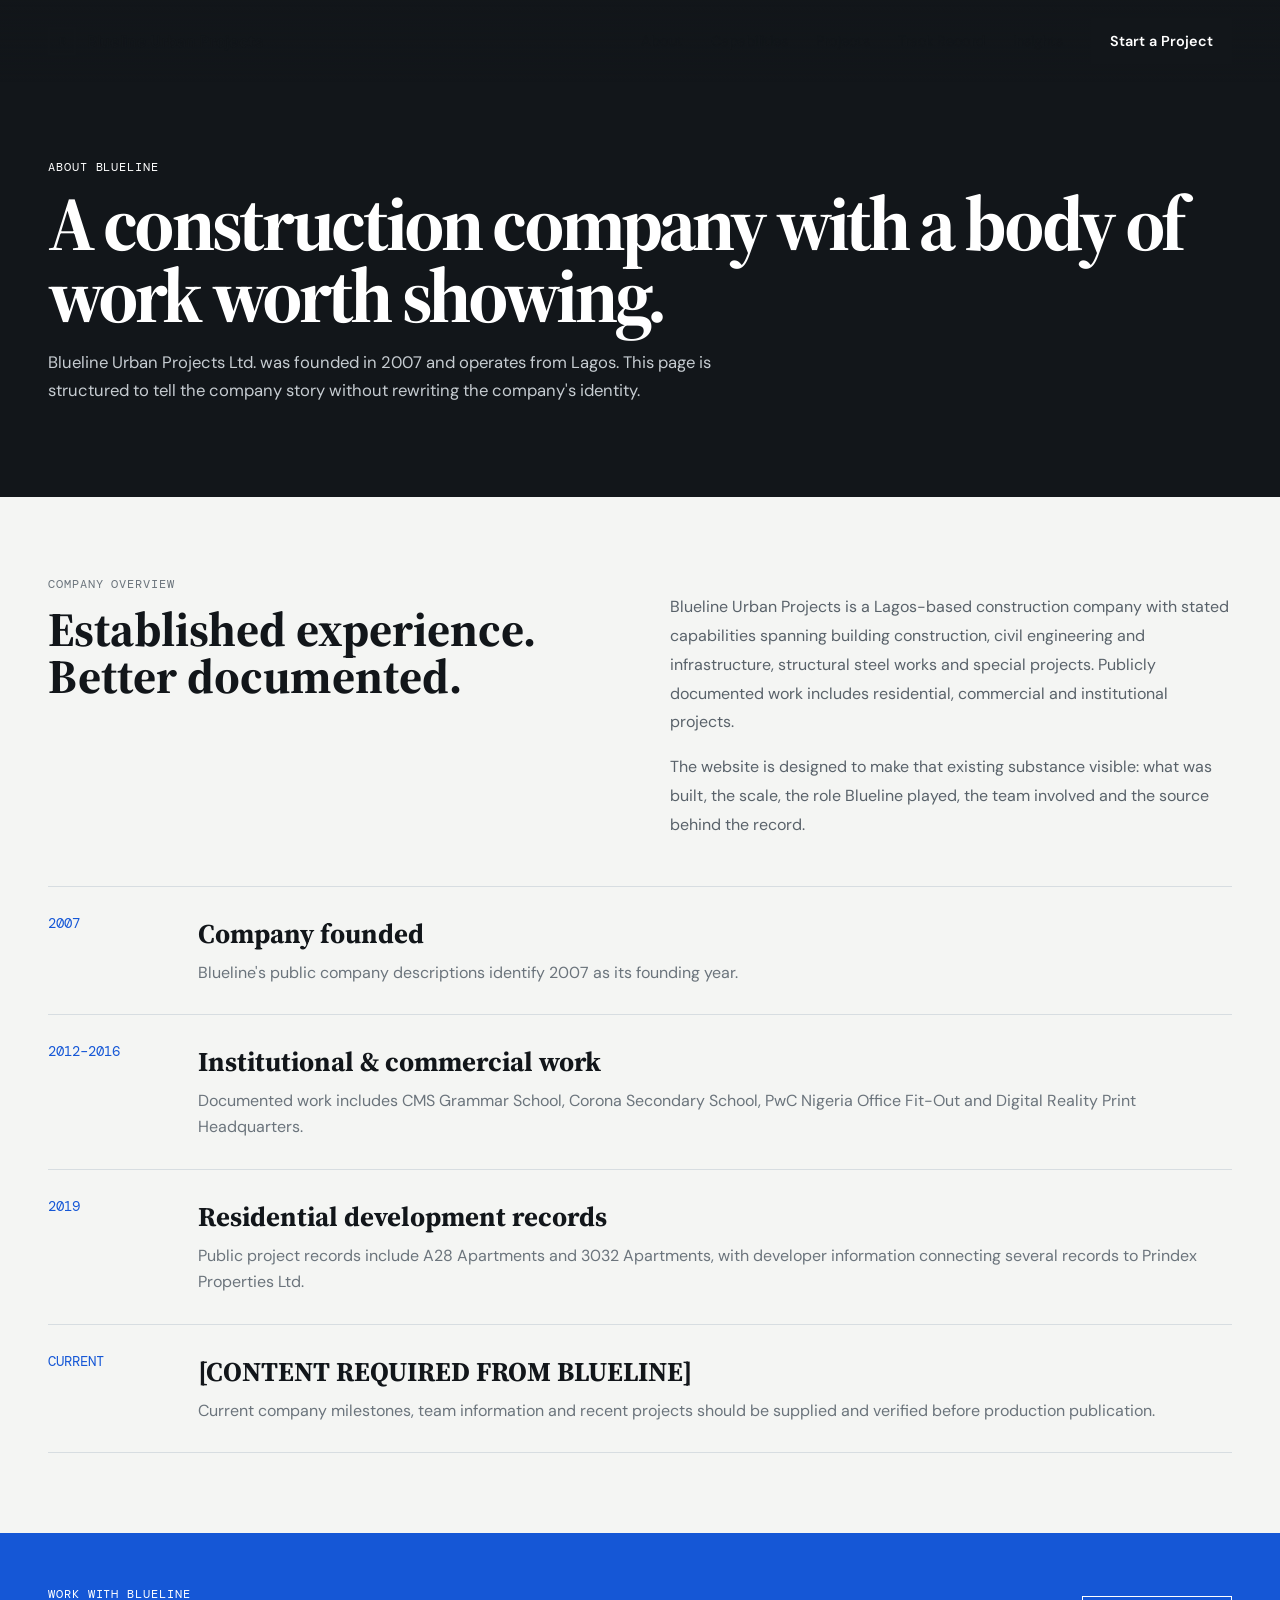
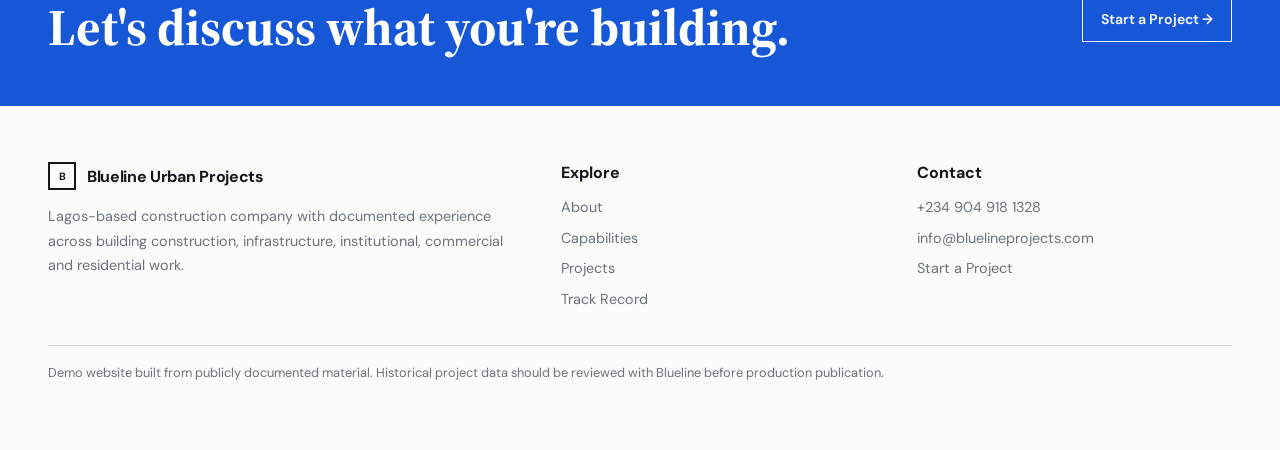
==== about.html @ 49c89218 "Add files via upload" ====
<!doctype html><html><head><meta charset="utf-8"><meta name="viewport" content="width=device-width,initial-scale=1"><title>About — Blueline Urban Projects</title><link rel="stylesheet" href="styles.css"></head><body><main><section class="page-hero"><div class="container"><div class="mono">About Blueline</div><h1>A construction company with a body of work worth showing.</h1><p>Blueline Urban Projects Ltd. was founded in 2007 and operates from Lagos. This page is structured to tell the company story without rewriting the company's identity.</p></div></section><section class="page-body"><div class="container"><div class="two-col"><div><div class="mono eyebrow">Company overview</div><h2>Established experience. Better documented.</h2></div><div><p class="body-copy">Blueline Urban Projects is a Lagos-based construction company with stated capabilities spanning building construction, civil engineering and infrastructure, structural steel works and special projects. Publicly documented work includes residential, commercial and institutional projects.</p><p class="body-copy">The website is designed to make that existing substance visible: what was built, the scale, the role Blueline played, the team involved and the source behind the record.</p></div></div><div class="timeline"><div class="timeline-item"><div class="year">2007</div><div><h3>Company founded</h3><p>Blueline's public company descriptions identify 2007 as its founding year.</p></div></div><div class="timeline-item"><div class="year">2012–2016</div><div><h3>Institutional & commercial work</h3><p>Documented work includes CMS Grammar School, Corona Secondary School, PwC Nigeria Office Fit-Out and Digital Reality Print Headquarters.</p></div></div><div class="timeline-item"><div class="year">2019</div><div><h3>Residential development records</h3><p>Public project records include A28 Apartments and 3032 Apartments, with developer information connecting several records to Prindex Properties Ltd.</p></div></div><div class="timeline-item"><div class="year">CURRENT</div><div><h3>[CONTENT REQUIRED FROM BLUELINE]</h3><p>Current company milestones, team information and recent projects should be supplied and verified before production publication.</p></div></div></div></div></section><section class="band"><div class="container band-inner"><div><div class="mono">Work with Blueline</div><h2>Let's discuss what you're building.</h2></div><a class="cta" href="start-a-project.html">Start a Project →</a></div></section></main><script src="header-footer.js"></script></body></html>
---- styles.css ----
@import url('https://fonts.googleapis.com/css2?family=DM+Mono:wght@400;500&family=DM+Sans:wght@400;500;600;700&family=Source+Serif+4:opsz,wght@8..60,500;8..60,600&display=swap');
:root{--ink:#12161a;--muted:#6b747c;--line:#d7dde1;--paper:#f4f5f3;--white:#fbfbf9;--blue:#1557d6;--blue-dark:#0e3b90;--amber:#bd7b00;--max:1240px;}
*{box-sizing:border-box}html{scroll-behavior:smooth}body{margin:0;background:var(--paper);color:var(--ink);font-family:'DM Sans',Arial,sans-serif}a{text-decoration:none;color:inherit}.container{max-width:var(--max);margin:auto;padding:0 28px}.mono{font-family:'DM Mono',monospace;text-transform:uppercase;letter-spacing:.08em;font-size:.72rem}.serif{font-family:'Source Serif 4',serif}.eyebrow{color:var(--muted);margin-bottom:14px}.rule{border-top:1px solid var(--line)}
header{position:fixed;top:0;left:0;right:0;z-index:30;transition:.25s;background:linear-gradient(to bottom,rgba(18,22,26,.55),transparent)}header.scrolled{background:rgba(251,251,249,.95);backdrop-filter:blur(10px);border-bottom:1px solid var(--line)}.nav{height:82px;display:flex;align-items:center;justify-content:space-between}.brand{font-weight:700;letter-spacing:-.02em;display:flex;align-items:center;gap:11px}.mark{width:28px;height:28px;border:2px solid currentColor;display:grid;place-items:center;font-size:.66rem}.links{display:flex;gap:28px;align-items:center}.links a{font-size:.9rem}.cta{display:inline-flex;align-items:center;justify-content:center;padding:13px 18px;border:1px solid var(--ink);font-weight:600;font-size:.88rem}.cta.dark{background:var(--ink);color:white}.cta.blue{background:var(--blue);border-color:var(--blue);color:white}.menu-btn{display:none;border:0;background:none;font:inherit}
.hero{padding-top:82px;min-height:690px;display:grid;grid-template-columns:1.1fr .9fr;align-items:stretch}.hero-copy{padding:110px 40px 80px 0;display:flex;flex-direction:column;justify-content:center}.hero h1{font-family:'Source Serif 4',serif;font-size:clamp(3.4rem,6vw,6.3rem);line-height:.93;letter-spacing:-.05em;font-weight:600;margin:0 0 26px;max-width:720px}.hero p{font-size:1.08rem;line-height:1.7;max-width:620px;color:#4c555d}.actions{display:flex;gap:12px;flex-wrap:wrap;margin-top:28px}.hero-media{min-height:610px;position:relative;overflow:hidden;background:#d8dcdf}.hero-media img{width:100%;height:100%;object-fit:cover;display:block;filter:saturate(.86)}.hero-caption{position:absolute;left:20px;right:20px;bottom:20px;background:rgba(18,22,26,.86);color:white;padding:14px 16px}.hero-caption .small{color:#cbd1d5;margin-top:5px}
section{padding:94px 0}.section-head{display:flex;justify-content:space-between;gap:30px;align-items:end;margin-bottom:38px}.section-head h2{font-family:'Source Serif 4',serif;font-size:clamp(2.2rem,4vw,4rem);letter-spacing:-.04em;margin:0}.section-head p{max-width:500px;color:var(--muted);line-height:1.65;margin:0}.projects-grid{display:grid;grid-template-columns:repeat(12,1fr);gap:18px}.project-card{grid-column:span 4;background:var(--white);border-top:1px solid var(--line)}.project-card.featured{grid-column:span 6}.project-card a{display:block;height:100%}.project-image{aspect-ratio:4/3;overflow:hidden;background:#d8dcdf}.project-image img{width:100%;height:100%;object-fit:cover;transition:transform .45s ease;display:block}.project-card:hover img{transform:scale(1.035)}.project-copy{padding:16px 16px 20px}.project-meta{display:flex;justify-content:space-between;gap:12px;color:var(--muted);font-size:.78rem}.project-name{font-family:'Source Serif 4',serif;font-size:1.65rem;line-height:1.05;margin:12px 0}.project-desc{color:#59626a;line-height:1.55;font-size:.93rem}.arrow{display:flex;justify-content:space-between;align-items:center;margin-top:18px;font-weight:600;font-size:.85rem}.arrow span:last-child{font-size:1.2rem}
.cap-grid{display:grid;grid-template-columns:repeat(2,1fr);gap:0;border-top:1px solid var(--line)}.cap{padding:30px 24px;border-bottom:1px solid var(--line);border-right:1px solid var(--line);min-height:180px}.cap:nth-child(2n){border-right:0}.cap h3{font-family:'Source Serif 4',serif;font-size:2rem;margin:0 0 12px}.cap p{color:var(--muted);line-height:1.6;max-width:520px}.cap .mono{color:var(--blue);margin-bottom:18px}
.proof{display:grid;grid-template-columns:1fr 1fr;gap:40px;align-items:start}.proof-copy h2{font-family:'Source Serif 4',serif;font-size:clamp(2.5rem,5vw,4.7rem);line-height:.98;letter-spacing:-.045em;margin:0 0 20px}.proof-copy p{color:var(--muted);line-height:1.7;max-width:580px}.stats{display:grid;grid-template-columns:repeat(2,1fr);border-top:1px solid var(--line)}.stat{padding:24px 18px;border-bottom:1px solid var(--line);border-right:1px solid var(--line)}.stat:nth-child(2n){border-right:0}.stat .num{font-family:'DM Mono',monospace;font-size:2.6rem;letter-spacing:-.07em}.stat .label{color:var(--muted);margin-top:4px}.note{font-size:.8rem;color:var(--muted);margin-top:18px}
.case{background:var(--ink);color:white}.case-grid{display:grid;grid-template-columns:1.1fr .9fr;gap:0;min-height:580px}.case-media{min-height:520px;background:#2a3035}.case-media img{width:100%;height:100%;object-fit:cover}.case-copy{padding:64px 0 64px 48px;display:flex;flex-direction:column;justify-content:center}.case-copy h2{font-family:'Source Serif 4',serif;font-size:clamp(2.6rem,5vw,5rem);line-height:.95;letter-spacing:-.05em;margin:10px 0 20px}.case-copy p{color:#c2c8cd;line-height:1.7;max-width:520px}.case-facts{display:grid;grid-template-columns:1fr 1fr;margin:28px 0;border-top:1px solid #394047}.case-fact{padding:14px 0;border-bottom:1px solid #394047}.case-fact .label{color:#8e989f;font-size:.74rem}.case-fact .val{font-size:1rem;margin-top:4px}
.process{display:grid;grid-template-columns:repeat(5,1fr);border-top:1px solid var(--line)}.step{padding:20px 18px;border-bottom:1px solid var(--line);border-right:1px solid var(--line);min-height:180px}.step:last-child{border-right:0}.step h3{font-family:'Source Serif 4',serif;font-size:1.6rem;margin:10px 0}.step p{font-size:.9rem;color:var(--muted);line-height:1.55}
.band{padding:54px 0;background:var(--blue);color:white}.band-inner{display:flex;align-items:center;justify-content:space-between;gap:30px}.band h2{font-family:'Source Serif 4',serif;font-size:clamp(2.2rem,4vw,3.8rem);margin:0;line-height:.98}.band .cta{border-color:white;color:white}.band p{max-width:520px;color:#dbe5ff}
footer{background:var(--white);padding:56px 0}.foot{display:grid;grid-template-columns:1.2fr .8fr .8fr;gap:40px}.foot h4{margin:0 0 12px}.foot p,.foot a{color:var(--muted);line-height:1.7;font-size:.9rem}.foot-links{display:grid;gap:6px}
.page-hero{padding:160px 0 76px;background:var(--ink);color:white}.page-hero h1{font-family:'Source Serif 4',serif;font-size:clamp(3.2rem,6vw,6rem);line-height:.94;letter-spacing:-.05em;margin:12px 0 0}.page-hero p{color:#c6ccd1;max-width:680px;line-height:1.7;font-size:1.04rem}.page-body{padding:80px 0}.two-col{display:grid;grid-template-columns:1fr 1fr;gap:60px}.two-col h2{font-family:'Source Serif 4',serif;font-size:3rem;line-height:.98;margin:0 0 20px}.body-copy{color:#59626a;line-height:1.8}.timeline{border-top:1px solid var(--line);margin-top:30px}.timeline-item{display:grid;grid-template-columns:120px 1fr;gap:30px;padding:28px 0;border-bottom:1px solid var(--line)}.timeline-item .year{font-family:'DM Mono',monospace;font-size:.85rem;color:var(--blue)}.timeline-item h3{margin:0 0 8px;font-family:'Source Serif 4',serif;font-size:1.7rem}.timeline-item p{margin:0;color:var(--muted);line-height:1.65}
.filters{display:flex;flex-wrap:wrap;gap:10px;margin-bottom:30px}.filter{padding:9px 13px;border:1px solid var(--line);background:transparent;cursor:pointer;font:inherit;font-size:.84rem}.filter.active{background:var(--ink);color:white;border-color:var(--ink)}.search{margin-left:auto;min-width:230px;padding:10px 12px;border:1px solid var(--line);background:var(--white);font:inherit}.project-grid-list{display:grid;grid-template-columns:repeat(3,1fr);gap:18px}
.case-hero{padding:128px 0 50px}.case-hero-grid{display:grid;grid-template-columns:1fr 1fr;gap:36px;align-items:end}.case-hero h1{font-family:'Source Serif 4',serif;font-size:clamp(3.4rem,6vw,6rem);line-height:.92;letter-spacing:-.05em;margin:12px 0}.case-image{aspect-ratio:16/10;background:#d8dcdf;overflow:hidden}.case-image img{width:100%;height:100%;object-fit:cover}.facts-grid{display:grid;grid-template-columns:repeat(4,1fr);border-top:1px solid var(--line);margin-top:50px}.fact{padding:22px 18px;border-bottom:1px solid var(--line);border-right:1px solid var(--line)}.fact:last-child{border-right:0}.fact .value{font-family:'DM Mono',monospace;font-size:1.12rem}.fact .label{color:var(--muted);font-size:.78rem;margin-top:7px}.case-sections{display:grid;grid-template-columns:1.1fr .9fr;gap:60px;padding-top:80px}.team{border-top:1px solid var(--line)}.team-row{display:grid;grid-template-columns:170px 1fr;padding:15px 0;border-bottom:1px solid var(--line);font-size:.9rem}.team-row div:first-child{color:var(--muted)}.gallery{display:grid;grid-template-columns:repeat(2,1fr);gap:18px;margin-top:50px}.gallery div{aspect-ratio:4/3;background:#d8dcdf;overflow:hidden}.gallery img{width:100%;height:100%;object-fit:cover}
.form-grid{display:grid;grid-template-columns:1fr 1fr;gap:18px}.field{display:grid;gap:7px}.field.full{grid-column:1/-1}.field label{font-size:.82rem;color:var(--muted)}.field input,.field select,.field textarea{width:100%;border:1px solid var(--line);background:var(--white);padding:14px;font:inherit}.field textarea{min-height:170px;resize:vertical}.submit-row{display:flex;justify-content:space-between;align-items:center;gap:20px;margin-top:22px}.success{padding:20px;border:1px solid #b8c9d8;background:#eff5fa;color:#21435e;display:none}
@media(max-width:900px){.links{display:none}.menu-btn{display:block}.hero,.case-grid,.proof,.two-col,.case-hero-grid,.case-sections{grid-template-columns:1fr}.hero-copy{padding:90px 0 40px}.hero-media{min-height:420px}.projects-grid{grid-template-columns:repeat(2,1fr)}.project-card,.project-card.featured{grid-column:span 1}.cap-grid,.process,.stats,.facts-grid{grid-template-columns:1fr 1fr}.foot{grid-template-columns:1fr 1fr}.band-inner{display:block}.band .cta{margin-top:22px}.project-grid-list{grid-template-columns:repeat(2,1fr)}}
@media(max-width:600px){.container{padding:0 18px}.nav{height:70px}.hero{padding-top:70px;min-height:auto}.hero h1{font-size:3.3rem}.section-head{display:block}.section-head p{margin-top:16px}.projects-grid,.project-grid-list,.cap-grid,.process,.stats,.facts-grid,.form-grid,.foot{grid-template-columns:1fr}.project-card,.project-card.featured{grid-column:auto}.cap,.step,.stat,.fact{border-right:0}.case-copy{padding:44px 18px}.case-media{min-height:340px}.page-hero{padding:120px 0 58px}.page-hero h1{font-size:3.25rem}.timeline-item{grid-template-columns:1fr;gap:10px}.search{width:100%;margin-left:0}.case-hero h1{font-size:3.4rem}.submit-row{align-items:flex-start;flex-direction:column}.band{padding:44px 0}}
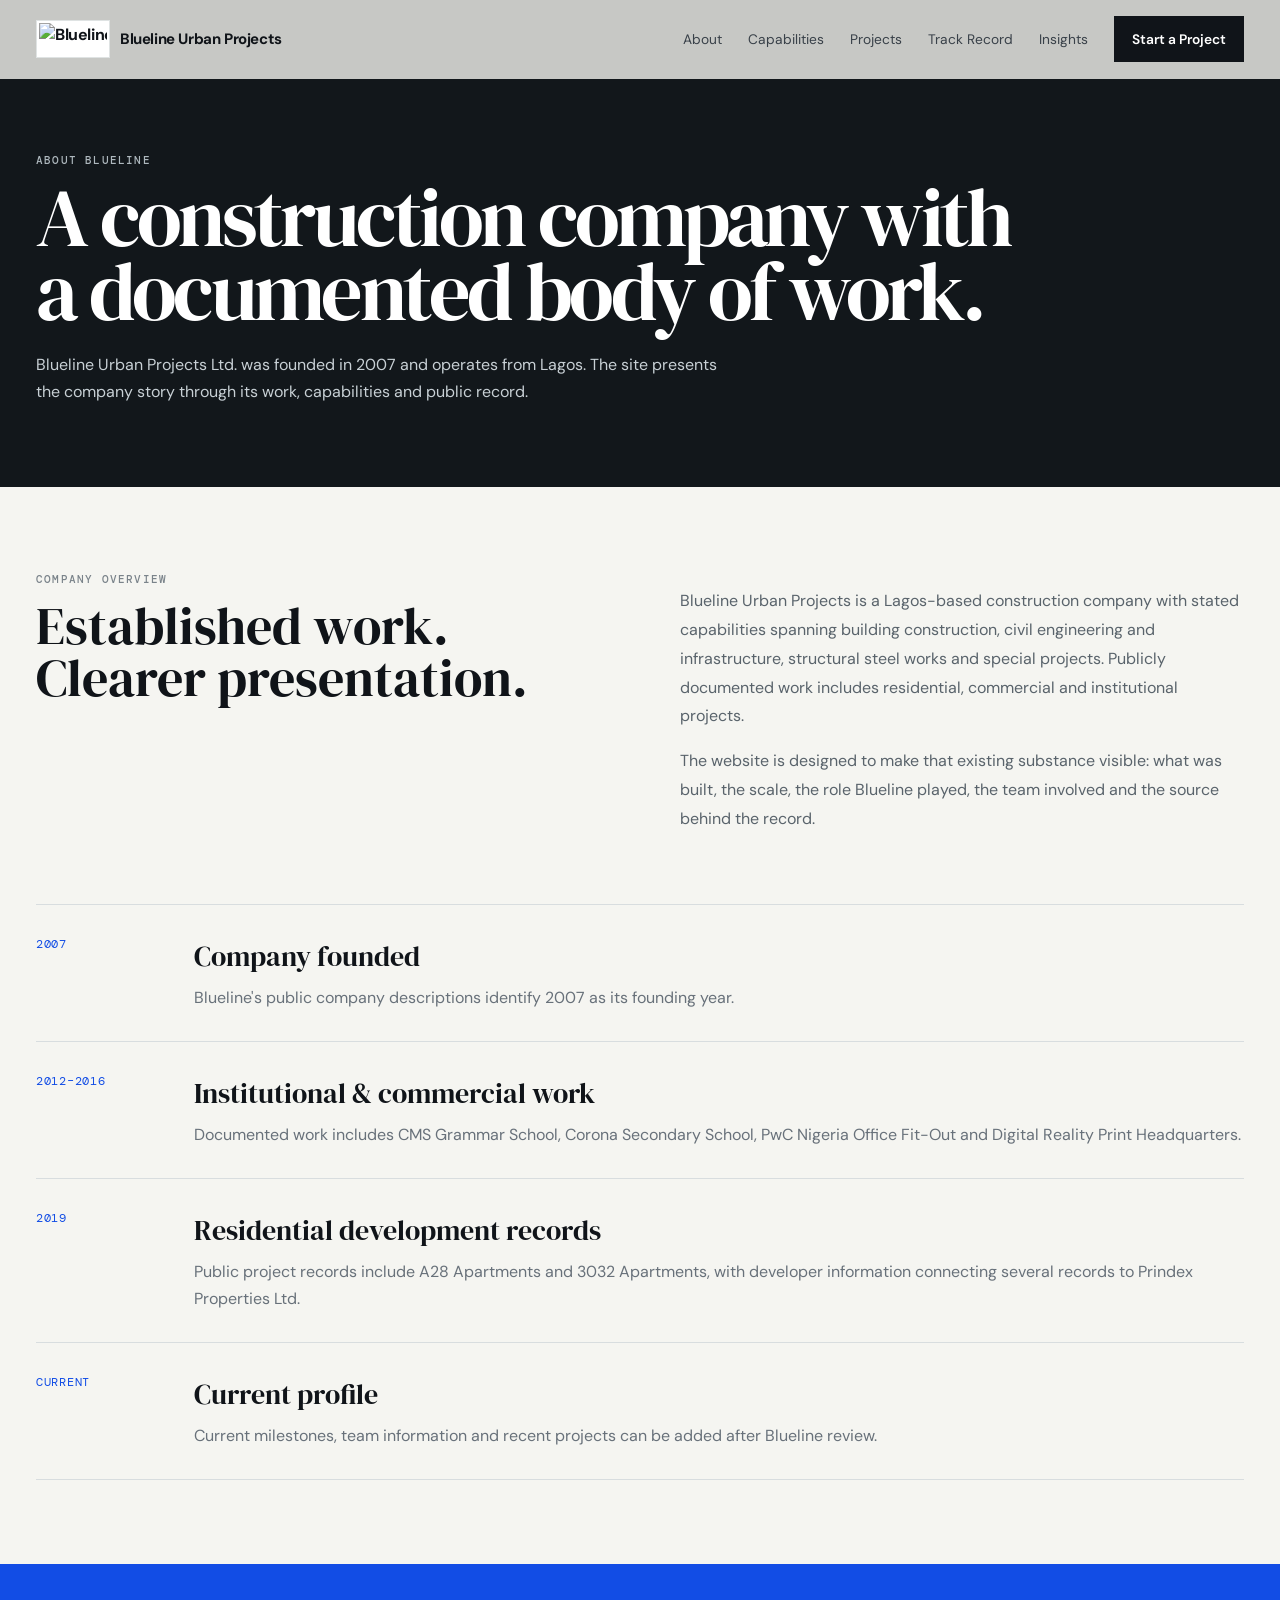
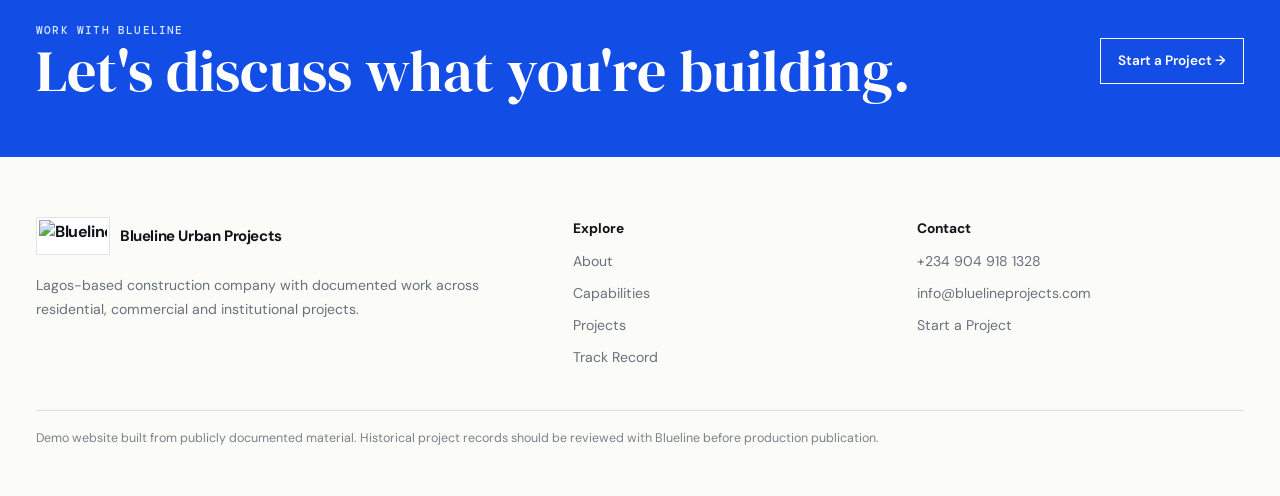
==== commit 0443d544: "Add files via upload" ====
--- a/about.html
+++ b/about.html
@@ -1 +1 @@
-<!doctype html><html><head><meta charset="utf-8"><meta name="viewport" content="width=device-width,initial-scale=1"><title>About — Blueline Urban Projects</title><link rel="stylesheet" href="styles.css"></head><body><main><section class="page-hero"><div class="container"><div class="mono">About Blueline</div><h1>A construction company with a body of work worth showing.</h1><p>Blueline Urban Projects Ltd. was founded in 2007 and operates from Lagos. This page is structured to tell the company story without rewriting the company's identity.</p></div></section><section class="page-body"><div class="container"><div class="two-col"><div><div class="mono eyebrow">Company overview</div><h2>Established experience. Better documented.</h2></div><div><p class="body-copy">Blueline Urban Projects is a Lagos-based construction company with stated capabilities spanning building construction, civil engineering and infrastructure, structural steel works and special projects. Publicly documented work includes residential, commercial and institutional projects.</p><p class="body-copy">The website is designed to make that existing substance visible: what was built, the scale, the role Blueline played, the team involved and the source behind the record.</p></div></div><div class="timeline"><div class="timeline-item"><div class="year">2007</div><div><h3>Company founded</h3><p>Blueline's public company descriptions identify 2007 as its founding year.</p></div></div><div class="timeline-item"><div class="year">2012–2016</div><div><h3>Institutional & commercial work</h3><p>Documented work includes CMS Grammar School, Corona Secondary School, PwC Nigeria Office Fit-Out and Digital Reality Print Headquarters.</p></div></div><div class="timeline-item"><div class="year">2019</div><div><h3>Residential development records</h3><p>Public project records include A28 Apartments and 3032 Apartments, with developer information connecting several records to Prindex Properties Ltd.</p></div></div><div class="timeline-item"><div class="year">CURRENT</div><div><h3>[CONTENT REQUIRED FROM BLUELINE]</h3><p>Current company milestones, team information and recent projects should be supplied and verified before production publication.</p></div></div></div></div></section><section class="band"><div class="container band-inner"><div><div class="mono">Work with Blueline</div><h2>Let's discuss what you're building.</h2></div><a class="cta" href="start-a-project.html">Start a Project →</a></div></section></main><script src="header-footer.js"></script></body></html>
+<!doctype html><html><head><meta charset="utf-8"><meta name="viewport" content="width=device-width,initial-scale=1"><title>About — Blueline Urban Projects</title><link rel="stylesheet" href="styles.css"></head><body><main><section class="page-hero"><div class="container"><div class="mono">About Blueline</div><h1>A construction company with a documented body of work.</h1><p>Blueline Urban Projects Ltd. was founded in 2007 and operates from Lagos. The site presents the company story through its work, capabilities and public record.</p></div></section><section class="page-body"><div class="container"><div class="two-col"><div><div class="mono eyebrow">Company overview</div><h2>Established work. Clearer presentation.</h2></div><div><p class="body-copy">Blueline Urban Projects is a Lagos-based construction company with stated capabilities spanning building construction, civil engineering and infrastructure, structural steel works and special projects. Publicly documented work includes residential, commercial and institutional projects.</p><p class="body-copy">The website is designed to make that existing substance visible: what was built, the scale, the role Blueline played, the team involved and the source behind the record.</p></div></div><div class="timeline"><div class="timeline-item"><div class="year">2007</div><div><h3>Company founded</h3><p>Blueline's public company descriptions identify 2007 as its founding year.</p></div></div><div class="timeline-item"><div class="year">2012–2016</div><div><h3>Institutional & commercial work</h3><p>Documented work includes CMS Grammar School, Corona Secondary School, PwC Nigeria Office Fit-Out and Digital Reality Print Headquarters.</p></div></div><div class="timeline-item"><div class="year">2019</div><div><h3>Residential development records</h3><p>Public project records include A28 Apartments and 3032 Apartments, with developer information connecting several records to Prindex Properties Ltd.</p></div></div><div class="timeline-item"><div class="year">CURRENT</div><div><h3>Current profile</h3><p>Current milestones, team information and recent projects can be added after Blueline review.</p></div></div></div></div></section><section class="band"><div class="container band-inner"><div><div class="mono">Work with Blueline</div><h2>Let's discuss what you're building.</h2></div><a class="cta" href="start-a-project.html">Start a Project →</a></div></section></main><script src="header-footer.js"></script></body></html>
--- a/styles.css
+++ b/styles.css
@@ -1,18 +1,20 @@
-@import url('https://fonts.googleapis.com/css2?family=DM+Mono:wght@400;500&family=DM+Sans:wght@400;500;600;700&family=Source+Serif+4:opsz,wght@8..60,500;8..60,600&display=swap');
-:root{--ink:#12161a;--muted:#6b747c;--line:#d7dde1;--paper:#f4f5f3;--white:#fbfbf9;--blue:#1557d6;--blue-dark:#0e3b90;--amber:#bd7b00;--max:1240px;}
-*{box-sizing:border-box}html{scroll-behavior:smooth}body{margin:0;background:var(--paper);color:var(--ink);font-family:'DM Sans',Arial,sans-serif}a{text-decoration:none;color:inherit}.container{max-width:var(--max);margin:auto;padding:0 28px}.mono{font-family:'DM Mono',monospace;text-transform:uppercase;letter-spacing:.08em;font-size:.72rem}.serif{font-family:'Source Serif 4',serif}.eyebrow{color:var(--muted);margin-bottom:14px}.rule{border-top:1px solid var(--line)}
-header{position:fixed;top:0;left:0;right:0;z-index:30;transition:.25s;background:linear-gradient(to bottom,rgba(18,22,26,.55),transparent)}header.scrolled{background:rgba(251,251,249,.95);backdrop-filter:blur(10px);border-bottom:1px solid var(--line)}.nav{height:82px;display:flex;align-items:center;justify-content:space-between}.brand{font-weight:700;letter-spacing:-.02em;display:flex;align-items:center;gap:11px}.mark{width:28px;height:28px;border:2px solid currentColor;display:grid;place-items:center;font-size:.66rem}.links{display:flex;gap:28px;align-items:center}.links a{font-size:.9rem}.cta{display:inline-flex;align-items:center;justify-content:center;padding:13px 18px;border:1px solid var(--ink);font-weight:600;font-size:.88rem}.cta.dark{background:var(--ink);color:white}.cta.blue{background:var(--blue);border-color:var(--blue);color:white}.menu-btn{display:none;border:0;background:none;font:inherit}
-.hero{padding-top:82px;min-height:690px;display:grid;grid-template-columns:1.1fr .9fr;align-items:stretch}.hero-copy{padding:110px 40px 80px 0;display:flex;flex-direction:column;justify-content:center}.hero h1{font-family:'Source Serif 4',serif;font-size:clamp(3.4rem,6vw,6.3rem);line-height:.93;letter-spacing:-.05em;font-weight:600;margin:0 0 26px;max-width:720px}.hero p{font-size:1.08rem;line-height:1.7;max-width:620px;color:#4c555d}.actions{display:flex;gap:12px;flex-wrap:wrap;margin-top:28px}.hero-media{min-height:610px;position:relative;overflow:hidden;background:#d8dcdf}.hero-media img{width:100%;height:100%;object-fit:cover;display:block;filter:saturate(.86)}.hero-caption{position:absolute;left:20px;right:20px;bottom:20px;background:rgba(18,22,26,.86);color:white;padding:14px 16px}.hero-caption .small{color:#cbd1d5;margin-top:5px}
-section{padding:94px 0}.section-head{display:flex;justify-content:space-between;gap:30px;align-items:end;margin-bottom:38px}.section-head h2{font-family:'Source Serif 4',serif;font-size:clamp(2.2rem,4vw,4rem);letter-spacing:-.04em;margin:0}.section-head p{max-width:500px;color:var(--muted);line-height:1.65;margin:0}.projects-grid{display:grid;grid-template-columns:repeat(12,1fr);gap:18px}.project-card{grid-column:span 4;background:var(--white);border-top:1px solid var(--line)}.project-card.featured{grid-column:span 6}.project-card a{display:block;height:100%}.project-image{aspect-ratio:4/3;overflow:hidden;background:#d8dcdf}.project-image img{width:100%;height:100%;object-fit:cover;transition:transform .45s ease;display:block}.project-card:hover img{transform:scale(1.035)}.project-copy{padding:16px 16px 20px}.project-meta{display:flex;justify-content:space-between;gap:12px;color:var(--muted);font-size:.78rem}.project-name{font-family:'Source Serif 4',serif;font-size:1.65rem;line-height:1.05;margin:12px 0}.project-desc{color:#59626a;line-height:1.55;font-size:.93rem}.arrow{display:flex;justify-content:space-between;align-items:center;margin-top:18px;font-weight:600;font-size:.85rem}.arrow span:last-child{font-size:1.2rem}
-.cap-grid{display:grid;grid-template-columns:repeat(2,1fr);gap:0;border-top:1px solid var(--line)}.cap{padding:30px 24px;border-bottom:1px solid var(--line);border-right:1px solid var(--line);min-height:180px}.cap:nth-child(2n){border-right:0}.cap h3{font-family:'Source Serif 4',serif;font-size:2rem;margin:0 0 12px}.cap p{color:var(--muted);line-height:1.6;max-width:520px}.cap .mono{color:var(--blue);margin-bottom:18px}
-.proof{display:grid;grid-template-columns:1fr 1fr;gap:40px;align-items:start}.proof-copy h2{font-family:'Source Serif 4',serif;font-size:clamp(2.5rem,5vw,4.7rem);line-height:.98;letter-spacing:-.045em;margin:0 0 20px}.proof-copy p{color:var(--muted);line-height:1.7;max-width:580px}.stats{display:grid;grid-template-columns:repeat(2,1fr);border-top:1px solid var(--line)}.stat{padding:24px 18px;border-bottom:1px solid var(--line);border-right:1px solid var(--line)}.stat:nth-child(2n){border-right:0}.stat .num{font-family:'DM Mono',monospace;font-size:2.6rem;letter-spacing:-.07em}.stat .label{color:var(--muted);margin-top:4px}.note{font-size:.8rem;color:var(--muted);margin-top:18px}
-.case{background:var(--ink);color:white}.case-grid{display:grid;grid-template-columns:1.1fr .9fr;gap:0;min-height:580px}.case-media{min-height:520px;background:#2a3035}.case-media img{width:100%;height:100%;object-fit:cover}.case-copy{padding:64px 0 64px 48px;display:flex;flex-direction:column;justify-content:center}.case-copy h2{font-family:'Source Serif 4',serif;font-size:clamp(2.6rem,5vw,5rem);line-height:.95;letter-spacing:-.05em;margin:10px 0 20px}.case-copy p{color:#c2c8cd;line-height:1.7;max-width:520px}.case-facts{display:grid;grid-template-columns:1fr 1fr;margin:28px 0;border-top:1px solid #394047}.case-fact{padding:14px 0;border-bottom:1px solid #394047}.case-fact .label{color:#8e989f;font-size:.74rem}.case-fact .val{font-size:1rem;margin-top:4px}
-.process{display:grid;grid-template-columns:repeat(5,1fr);border-top:1px solid var(--line)}.step{padding:20px 18px;border-bottom:1px solid var(--line);border-right:1px solid var(--line);min-height:180px}.step:last-child{border-right:0}.step h3{font-family:'Source Serif 4',serif;font-size:1.6rem;margin:10px 0}.step p{font-size:.9rem;color:var(--muted);line-height:1.55}
-.band{padding:54px 0;background:var(--blue);color:white}.band-inner{display:flex;align-items:center;justify-content:space-between;gap:30px}.band h2{font-family:'Source Serif 4',serif;font-size:clamp(2.2rem,4vw,3.8rem);margin:0;line-height:.98}.band .cta{border-color:white;color:white}.band p{max-width:520px;color:#dbe5ff}
-footer{background:var(--white);padding:56px 0}.foot{display:grid;grid-template-columns:1.2fr .8fr .8fr;gap:40px}.foot h4{margin:0 0 12px}.foot p,.foot a{color:var(--muted);line-height:1.7;font-size:.9rem}.foot-links{display:grid;gap:6px}
-.page-hero{padding:160px 0 76px;background:var(--ink);color:white}.page-hero h1{font-family:'Source Serif 4',serif;font-size:clamp(3.2rem,6vw,6rem);line-height:.94;letter-spacing:-.05em;margin:12px 0 0}.page-hero p{color:#c6ccd1;max-width:680px;line-height:1.7;font-size:1.04rem}.page-body{padding:80px 0}.two-col{display:grid;grid-template-columns:1fr 1fr;gap:60px}.two-col h2{font-family:'Source Serif 4',serif;font-size:3rem;line-height:.98;margin:0 0 20px}.body-copy{color:#59626a;line-height:1.8}.timeline{border-top:1px solid var(--line);margin-top:30px}.timeline-item{display:grid;grid-template-columns:120px 1fr;gap:30px;padding:28px 0;border-bottom:1px solid var(--line)}.timeline-item .year{font-family:'DM Mono',monospace;font-size:.85rem;color:var(--blue)}.timeline-item h3{margin:0 0 8px;font-family:'Source Serif 4',serif;font-size:1.7rem}.timeline-item p{margin:0;color:var(--muted);line-height:1.65}
-.filters{display:flex;flex-wrap:wrap;gap:10px;margin-bottom:30px}.filter{padding:9px 13px;border:1px solid var(--line);background:transparent;cursor:pointer;font:inherit;font-size:.84rem}.filter.active{background:var(--ink);color:white;border-color:var(--ink)}.search{margin-left:auto;min-width:230px;padding:10px 12px;border:1px solid var(--line);background:var(--white);font:inherit}.project-grid-list{display:grid;grid-template-columns:repeat(3,1fr);gap:18px}
-.case-hero{padding:128px 0 50px}.case-hero-grid{display:grid;grid-template-columns:1fr 1fr;gap:36px;align-items:end}.case-hero h1{font-family:'Source Serif 4',serif;font-size:clamp(3.4rem,6vw,6rem);line-height:.92;letter-spacing:-.05em;margin:12px 0}.case-image{aspect-ratio:16/10;background:#d8dcdf;overflow:hidden}.case-image img{width:100%;height:100%;object-fit:cover}.facts-grid{display:grid;grid-template-columns:repeat(4,1fr);border-top:1px solid var(--line);margin-top:50px}.fact{padding:22px 18px;border-bottom:1px solid var(--line);border-right:1px solid var(--line)}.fact:last-child{border-right:0}.fact .value{font-family:'DM Mono',monospace;font-size:1.12rem}.fact .label{color:var(--muted);font-size:.78rem;margin-top:7px}.case-sections{display:grid;grid-template-columns:1.1fr .9fr;gap:60px;padding-top:80px}.team{border-top:1px solid var(--line)}.team-row{display:grid;grid-template-columns:170px 1fr;padding:15px 0;border-bottom:1px solid var(--line);font-size:.9rem}.team-row div:first-child{color:var(--muted)}.gallery{display:grid;grid-template-columns:repeat(2,1fr);gap:18px;margin-top:50px}.gallery div{aspect-ratio:4/3;background:#d8dcdf;overflow:hidden}.gallery img{width:100%;height:100%;object-fit:cover}
-.form-grid{display:grid;grid-template-columns:1fr 1fr;gap:18px}.field{display:grid;gap:7px}.field.full{grid-column:1/-1}.field label{font-size:.82rem;color:var(--muted)}.field input,.field select,.field textarea{width:100%;border:1px solid var(--line);background:var(--white);padding:14px;font:inherit}.field textarea{min-height:170px;resize:vertical}.submit-row{display:flex;justify-content:space-between;align-items:center;gap:20px;margin-top:22px}.success{padding:20px;border:1px solid #b8c9d8;background:#eff5fa;color:#21435e;display:none}
-@media(max-width:900px){.links{display:none}.menu-btn{display:block}.hero,.case-grid,.proof,.two-col,.case-hero-grid,.case-sections{grid-template-columns:1fr}.hero-copy{padding:90px 0 40px}.hero-media{min-height:420px}.projects-grid{grid-template-columns:repeat(2,1fr)}.project-card,.project-card.featured{grid-column:span 1}.cap-grid,.process,.stats,.facts-grid{grid-template-columns:1fr 1fr}.foot{grid-template-columns:1fr 1fr}.band-inner{display:block}.band .cta{margin-top:22px}.project-grid-list{grid-template-columns:repeat(2,1fr)}}
-@media(max-width:600px){.container{padding:0 18px}.nav{height:70px}.hero{padding-top:70px;min-height:auto}.hero h1{font-size:3.3rem}.section-head{display:block}.section-head p{margin-top:16px}.projects-grid,.project-grid-list,.cap-grid,.process,.stats,.facts-grid,.form-grid,.foot{grid-template-columns:1fr}.project-card,.project-card.featured{grid-column:auto}.cap,.step,.stat,.fact{border-right:0}.case-copy{padding:44px 18px}.case-media{min-height:340px}.page-hero{padding:120px 0 58px}.page-hero h1{font-size:3.25rem}.timeline-item{grid-template-columns:1fr;gap:10px}.search{width:100%;margin-left:0}.case-hero h1{font-size:3.4rem}.submit-row{align-items:flex-start;flex-direction:column}.band{padding:44px 0}}
+@import url('https://fonts.googleapis.com/css2?family=DM+Mono:wght@400;500&family=DM+Sans:wght@400;500;600;700&family=DM+Serif+Display&display=swap');
+:root{--ink:#101419;--muted:#68717a;--soft:#eef0ee;--line:#d8dddf;--paper:#f5f5f1;--white:#fbfbf8;--blue:#124de5;--blue-dark:#0b2f7f;--max:1280px}
+*{box-sizing:border-box}html{scroll-behavior:smooth}body{margin:0;background:var(--paper);color:var(--ink);font-family:'DM Sans',Arial,sans-serif;font-size:16px;line-height:1.5}a{text-decoration:none;color:inherit}img{max-width:100%}.container{max-width:var(--max);margin:auto;padding:0 36px}.mono{font-family:'DM Mono',monospace;text-transform:uppercase;letter-spacing:.11em;font-size:.68rem;font-weight:500}.eyebrow{color:#7a838a;margin-bottom:14px}.rule{border-top:1px solid var(--line)}
+header{position:fixed;top:0;left:0;right:0;z-index:50;background:rgba(245,245,241,.8);backdrop-filter:blur(18px);border-bottom:1px solid transparent;transition:.25s}header.scrolled{background:rgba(251,251,248,.96);border-bottom-color:var(--line)}.nav{height:78px;display:flex;align-items:center;justify-content:space-between}.brand{font-weight:700;letter-spacing:-.025em;display:flex;align-items:center;gap:10px;white-space:nowrap}.brand-logo{width:74px;height:38px;border-radius:0;background:#fff;object-fit:contain;border:1px solid #dfe3e3;padding:2px}.mark{width:34px;height:34px;border:1.5px solid currentColor;display:grid;place-items:center;font-size:.68rem;letter-spacing:0}.brand-copy{font-size:.94rem}.links{display:flex;gap:26px;align-items:center}.links a{font-size:.86rem;color:#394149}.links>a:not(.cta):hover{color:var(--blue)}.cta{display:inline-flex;align-items:center;justify-content:center;gap:8px;padding:12px 17px;border:1px solid var(--ink);font-weight:600;font-size:.85rem;min-height:44px;transition:.2s}.cta:hover{transform:translateY(-1px)}.cta.dark{background:var(--ink);color:#fff}.cta.blue{background:var(--blue);border-color:var(--blue);color:#fff}.menu-btn{display:none;border:0;background:none;color:var(--ink);font:600 .82rem 'DM Mono',monospace;text-transform:uppercase;letter-spacing:.08em}.mobile-menu{display:none;padding:4px 0 20px}.mobile-menu.open{display:grid;gap:2px}.mobile-menu a{padding:13px 0;border-top:1px solid var(--line);font-weight:600}.mobile-menu .cta{margin-top:8px;justify-content:center}
+main{overflow:hidden}.hero{padding-top:78px;min-height:calc(100vh - 0px);display:grid;grid-template-columns:1.02fr .98fr;align-items:stretch;border-bottom:1px solid var(--line)}.hero-copy{padding:100px 70px 90px 0;display:flex;flex-direction:column;justify-content:center}.hero h1{font-family:'DM Serif Display',Georgia,serif;font-size:clamp(4rem,6.2vw,7rem);line-height:.92;letter-spacing:-.045em;font-weight:400;margin:0 0 26px;max-width:760px}.hero p{font-size:1.08rem;line-height:1.72;max-width:610px;color:#505961;margin:0}.actions{display:flex;gap:11px;flex-wrap:wrap;margin-top:30px}.hero-meta{display:flex;gap:22px;align-items:center;margin-bottom:24px;color:#6d767d}.hero-meta span+span{padding-left:22px;border-left:1px solid var(--line)}.hero-media{min-height:720px;position:relative;overflow:hidden;background:#d7dad8}.hero-media:after{content:"";position:absolute;inset:0;background:linear-gradient(180deg,rgba(10,16,20,0) 40%,rgba(10,16,20,.52) 100%);pointer-events:none}.hero-media img{width:100%;height:100%;object-fit:cover;display:block;filter:saturate(.94)}.hero-caption{position:absolute;left:24px;right:24px;bottom:24px;z-index:2;color:#fff;max-width:520px}.hero-caption .caption-title{font-size:1.05rem;font-weight:600;margin:8px 0 3px}.hero-caption .small{color:#d9dedf;font-size:.82rem}
+section{padding:96px 0}.section-head{display:flex;justify-content:space-between;gap:50px;align-items:end;margin-bottom:42px}.section-head h2{font-family:'DM Serif Display',Georgia,serif;font-size:clamp(2.7rem,4.5vw,4.8rem);letter-spacing:-.035em;line-height:.97;font-weight:400;margin:0;max-width:720px}.section-head p{max-width:470px;color:var(--muted);line-height:1.7;margin:0}.projects-grid,.project-grid-list{display:grid;grid-template-columns:repeat(12,1fr);gap:18px}.project-card{grid-column:span 4;background:var(--white);border:1px solid #e0e3e3;min-width:0;transition:.25s}.project-card.featured{grid-column:span 6}.project-card:hover{transform:translateY(-3px);border-color:#c9ced0;box-shadow:0 12px 30px rgba(16,20,25,.06)}.project-card a{display:block;height:100%}.project-image{aspect-ratio:1.42;overflow:hidden;background:#dfe2df}.project-image img{width:100%;height:100%;object-fit:cover;transition:transform .45s ease;display:block}.project-card:hover img{transform:scale(1.04)}.project-copy{padding:18px 18px 20px}.project-meta{display:flex;justify-content:space-between;gap:12px;color:#788188;font-size:.72rem;text-transform:uppercase;letter-spacing:.06em}.project-name{font-family:'DM Serif Display',Georgia,serif;font-size:1.85rem;line-height:1.04;margin:13px 0 10px}.project-desc{color:#5a646c;line-height:1.62;font-size:.92rem;max-width:95%}.arrow{display:flex;justify-content:space-between;align-items:center;margin-top:18px;font-weight:600;font-size:.83rem}.arrow span:last-child{font-size:1.1rem;color:var(--blue)}
+.cap-grid{display:grid;grid-template-columns:repeat(2,1fr);border-top:1px solid var(--line);border-left:1px solid var(--line)}.cap{padding:30px 28px 34px;border-bottom:1px solid var(--line);border-right:1px solid var(--line);min-height:190px;background:rgba(255,255,255,.22)}.cap .mono{color:var(--blue);margin-bottom:18px}.cap h3{font-family:'DM Serif Display',Georgia,serif;font-size:2.25rem;line-height:1.02;font-weight:400;margin:0 0 12px}.cap p{color:var(--muted);line-height:1.67;max-width:520px;margin:0}.cap .arrow{margin-top:22px}
+.proof{display:grid;grid-template-columns:1.02fr .98fr;gap:72px;align-items:start}.proof-copy h2{font-family:'DM Serif Display',Georgia,serif;font-size:clamp(3rem,5.1vw,5.7rem);line-height:.95;letter-spacing:-.04em;font-weight:400;margin:0 0 22px}.proof-copy p{color:var(--muted);line-height:1.75;max-width:620px}.stats{display:grid;grid-template-columns:repeat(2,1fr);border-top:1px solid var(--line);border-left:1px solid var(--line)}.stat{padding:26px 20px 28px;border-bottom:1px solid var(--line);border-right:1px solid var(--line);background:rgba(255,255,255,.18)}.stat .num{font-family:'DM Mono',monospace;font-size:2.15rem;letter-spacing:-.06em}.stat .label{color:var(--muted);margin-top:7px;font-size:.82rem;line-height:1.4}.note{font-size:.78rem;color:#7a838a;margin-top:18px;line-height:1.55}
+.case{background:#12171b;color:white}.case-grid{display:grid;grid-template-columns:1.06fr .94fr}.case-media{min-height:600px;background:#272f34}.case-media img{width:100%;height:100%;object-fit:cover}.case-copy{padding:78px 70px;display:flex;flex-direction:column;justify-content:center}.case-copy h2{font-family:'DM Serif Display',Georgia,serif;font-size:clamp(3.2rem,5.7vw,6rem);line-height:.93;letter-spacing:-.045em;font-weight:400;margin:11px 0 20px}.case-copy p{color:#c3cbcf;line-height:1.72;max-width:550px}.case-facts{display:grid;grid-template-columns:1fr 1fr;margin:30px 0;border-top:1px solid #3a444a}.case-fact{padding:15px 0;border-bottom:1px solid #3a444a}.case-fact .label{color:#8f9aa1;font-size:.72rem;text-transform:uppercase;letter-spacing:.07em}.case-fact .val{font-size:.95rem;margin-top:4px}
+.process{display:grid;grid-template-columns:repeat(5,1fr);border-top:1px solid var(--line);border-left:1px solid var(--line)}.step{padding:24px 20px 26px;border-bottom:1px solid var(--line);border-right:1px solid var(--line);min-height:188px;background:rgba(255,255,255,.18)}.step h3{font-family:'DM Serif Display',Georgia,serif;font-size:1.7rem;font-weight:400;margin:12px 0 9px}.step p{font-size:.88rem;color:var(--muted);line-height:1.6}
+.band{padding:58px 0;background:var(--blue);color:white}.band-inner{display:flex;align-items:center;justify-content:space-between;gap:34px}.band h2{font-family:'DM Serif Display',Georgia,serif;font-size:clamp(2.5rem,4.5vw,4.2rem);margin:4px 0 0;line-height:.98;font-weight:400}.band .cta{border-color:white;color:white}.band p{max-width:540px;color:#dfe8ff;margin:10px 0 0}.band .mono{color:#dce7ff}
+footer{background:var(--white);padding:60px 0 36px}.foot{display:grid;grid-template-columns:1.25fr .75fr .85fr;gap:56px}.foot p,.foot a{color:var(--muted);line-height:1.72;font-size:.88rem}.foot-links{display:grid;gap:8px}.foot h4{margin:1px 0 10px;font-size:.86rem}.foot .brand{margin-bottom:18px}
+.page-hero{padding:152px 0 82px;background:#12171b;color:white}.page-hero .mono{color:#aeb8be}.page-hero h1{font-family:'DM Serif Display',Georgia,serif;font-size:clamp(4rem,6.4vw,7rem);line-height:.9;letter-spacing:-.045em;font-weight:400;margin:13px 0 0;max-width:980px}.page-hero p{color:#c8d0d5;max-width:700px;line-height:1.7;font-size:1rem;margin:22px 0 0}.page-body{padding:84px 0}.two-col{display:grid;grid-template-columns:1fr 1fr;gap:80px}.two-col h2{font-family:'DM Serif Display',Georgia,serif;font-size:clamp(2.5rem,4.1vw,4.2rem);line-height:.98;font-weight:400;margin:0 0 20px}.body-copy{color:#59636b;line-height:1.8}.timeline{border-top:1px solid var(--line);margin-top:54px}.timeline-item{display:grid;grid-template-columns:130px 1fr;gap:28px;padding:30px 0;border-bottom:1px solid var(--line)}.timeline-item .year{font-family:'DM Mono',monospace;font-size:.77rem;color:var(--blue);letter-spacing:.06em}.timeline-item h3{margin:0 0 8px;font-family:'DM Serif Display',Georgia,serif;font-size:1.75rem;font-weight:400}.timeline-item p{margin:0;color:var(--muted);line-height:1.65}
+.filters{display:flex;flex-wrap:wrap;gap:9px;margin-bottom:22px;align-items:center}.filter{padding:9px 13px;border:1px solid var(--line);background:transparent;cursor:pointer;font:inherit;font-size:.78rem;color:#4f5961}.filter.active{background:var(--ink);color:white;border-color:var(--ink)}.search{margin-left:auto;min-width:250px;padding:11px 13px;border:1px solid var(--line);background:var(--white);font:inherit;color:var(--ink)}.project-grid-list{grid-template-columns:repeat(3,1fr)}
+.case-hero{padding:150px 0 50px}.case-hero-grid{display:grid;grid-template-columns:1fr 1fr;gap:48px;align-items:end}.case-hero h1{font-family:'DM Serif Display',Georgia,serif;font-size:clamp(4rem,6.6vw,7.1rem);line-height:.88;letter-spacing:-.045em;font-weight:400;margin:12px 0 22px}.case-image{aspect-ratio:1.16;background:#d8dcd9;overflow:hidden;border:1px solid #d7dcdd}.case-image img{width:100%;height:100%;object-fit:cover}.facts-grid{display:grid;grid-template-columns:repeat(4,1fr);border-top:1px solid var(--line);margin-top:52px}.fact{padding:22px 18px;border-bottom:1px solid var(--line);border-right:1px solid var(--line)}.fact:last-child{border-right:0}.fact .value{font-family:'DM Mono',monospace;font-size:1rem}.fact .label{color:var(--muted);font-size:.75rem;margin-top:7px}.case-sections{display:grid;grid-template-columns:1.05fr .95fr;gap:76px;padding-top:0}.team{border-top:1px solid var(--line);margin-top:22px}.team-row{display:grid;grid-template-columns:175px 1fr;padding:14px 0;border-bottom:1px solid var(--line);font-size:.88rem}.team-row div:first-child{color:var(--muted)}.gallery{display:grid;grid-template-columns:repeat(3,1fr);gap:14px;margin-top:48px}.gallery div{aspect-ratio:4/3;background:#d8dcd9;overflow:hidden}.gallery img{width:100%;height:100%;object-fit:cover}
+.form-grid{display:grid;grid-template-columns:1fr 1fr;gap:20px 18px;max-width:980px}.field{display:grid;gap:8px}.field.full{grid-column:1/-1}.field label{font-size:.76rem;color:#6d767d;text-transform:uppercase;letter-spacing:.07em}.field input,.field select,.field textarea{width:100%;border:1px solid var(--line);background:var(--white);padding:14px 15px;font:inherit;color:var(--ink);outline:none}.field input:focus,.field select:focus,.field textarea:focus{border-color:#8da6e8;box-shadow:0 0 0 3px rgba(18,77,229,.08)}.field textarea{min-height:180px;resize:vertical}.submit-row{display:flex;justify-content:space-between;align-items:center;gap:20px;margin-top:2px}.success{padding:20px;border:1px solid #bacbdd;background:#eef5fb;color:#234764;display:none;max-width:980px;margin-bottom:28px}
+.map-placeholder{aspect-ratio:4/3;background:#e9ebe8;border:1px solid var(--line);display:grid;place-items:center;text-align:center;color:#717b82;padding:30px}.map-placeholder strong{display:block;color:#30383f;margin-top:8px}
+@media(max-width:1080px){.links{gap:18px}.hero-copy{padding-right:45px}.case-copy{padding:60px 48px}.container{padding:0 28px}.hero h1{font-size:clamp(3.5rem,6vw,6rem)}}
+@media(max-width:900px){.links{display:none}.menu-btn{display:block}.nav{height:70px}.hero{grid-template-columns:1fr;min-height:auto;padding-top:70px}.hero-copy{padding:78px 0 46px}.hero h1{font-size:clamp(3.6rem,11vw,5.6rem)}.hero-media{min-height:54vh}.section-head,.band-inner{display:grid;align-items:start}.section-head{gap:18px}.section-head p{max-width:none}.projects-grid{grid-template-columns:1fr 1fr}.project-card,.project-card.featured{grid-column:auto}.proof,.two-col,.case-hero-grid,.case-sections{grid-template-columns:1fr;gap:42px}.case-copy{padding:58px 28px}.case-media{min-height:460px}.cap-grid{grid-template-columns:1fr}.process{grid-template-columns:1fr 1fr}.step:last-child{grid-column:1/-1}.facts-grid{grid-template-columns:1fr 1fr}.fact:nth-child(2n){border-right:0}.foot{grid-template-columns:1fr 1fr}.foot>div:first-child{grid-column:1/-1}.gallery{grid-template-columns:1fr 1fr}.project-grid-list{grid-template-columns:1fr 1fr}.search{margin-left:0;flex:1;min-width:180px}}
+@media(max-width:620px){.container{padding:0 20px}.brand-copy{font-size:.82rem}.brand-logo{width:66px;height:34px}.mark{width:31px;height:31px}.hero-copy{padding:64px 0 36px}.hero h1{font-size:clamp(3rem,15vw,4.8rem);margin-bottom:20px}.hero p{font-size:1rem}.hero-media{min-height:420px}.hero-caption{left:18px;right:18px;bottom:18px}.section-head{margin-bottom:30px}.section-head h2{font-size:2.8rem}.projects-grid,.project-grid-list{grid-template-columns:1fr}.project-card,.project-card.featured{grid-column:auto}.project-name{font-size:1.7rem}.stats{grid-template-columns:1fr}.stat{border-right:0}.process{grid-template-columns:1fr}.step:last-child{grid-column:auto}.page-hero{padding:128px 0 62px}.page-hero h1{font-size:clamp(3.4rem,15vw,5rem)}.page-body{padding:68px 0}.timeline-item{grid-template-columns:1fr;gap:9px}.facts-grid{grid-template-columns:1fr}.fact{border-right:0}.case-hero{padding:128px 0 36px}.case-hero h1{font-size:clamp(3.5rem,15vw,5.4rem)}.gallery{grid-template-columns:1fr}.foot{grid-template-columns:1fr}.form-grid{grid-template-columns:1fr}.field.full{grid-column:auto}.submit-row{align-items:flex-start;flex-direction:column}.submit-row .cta{width:100%}}
